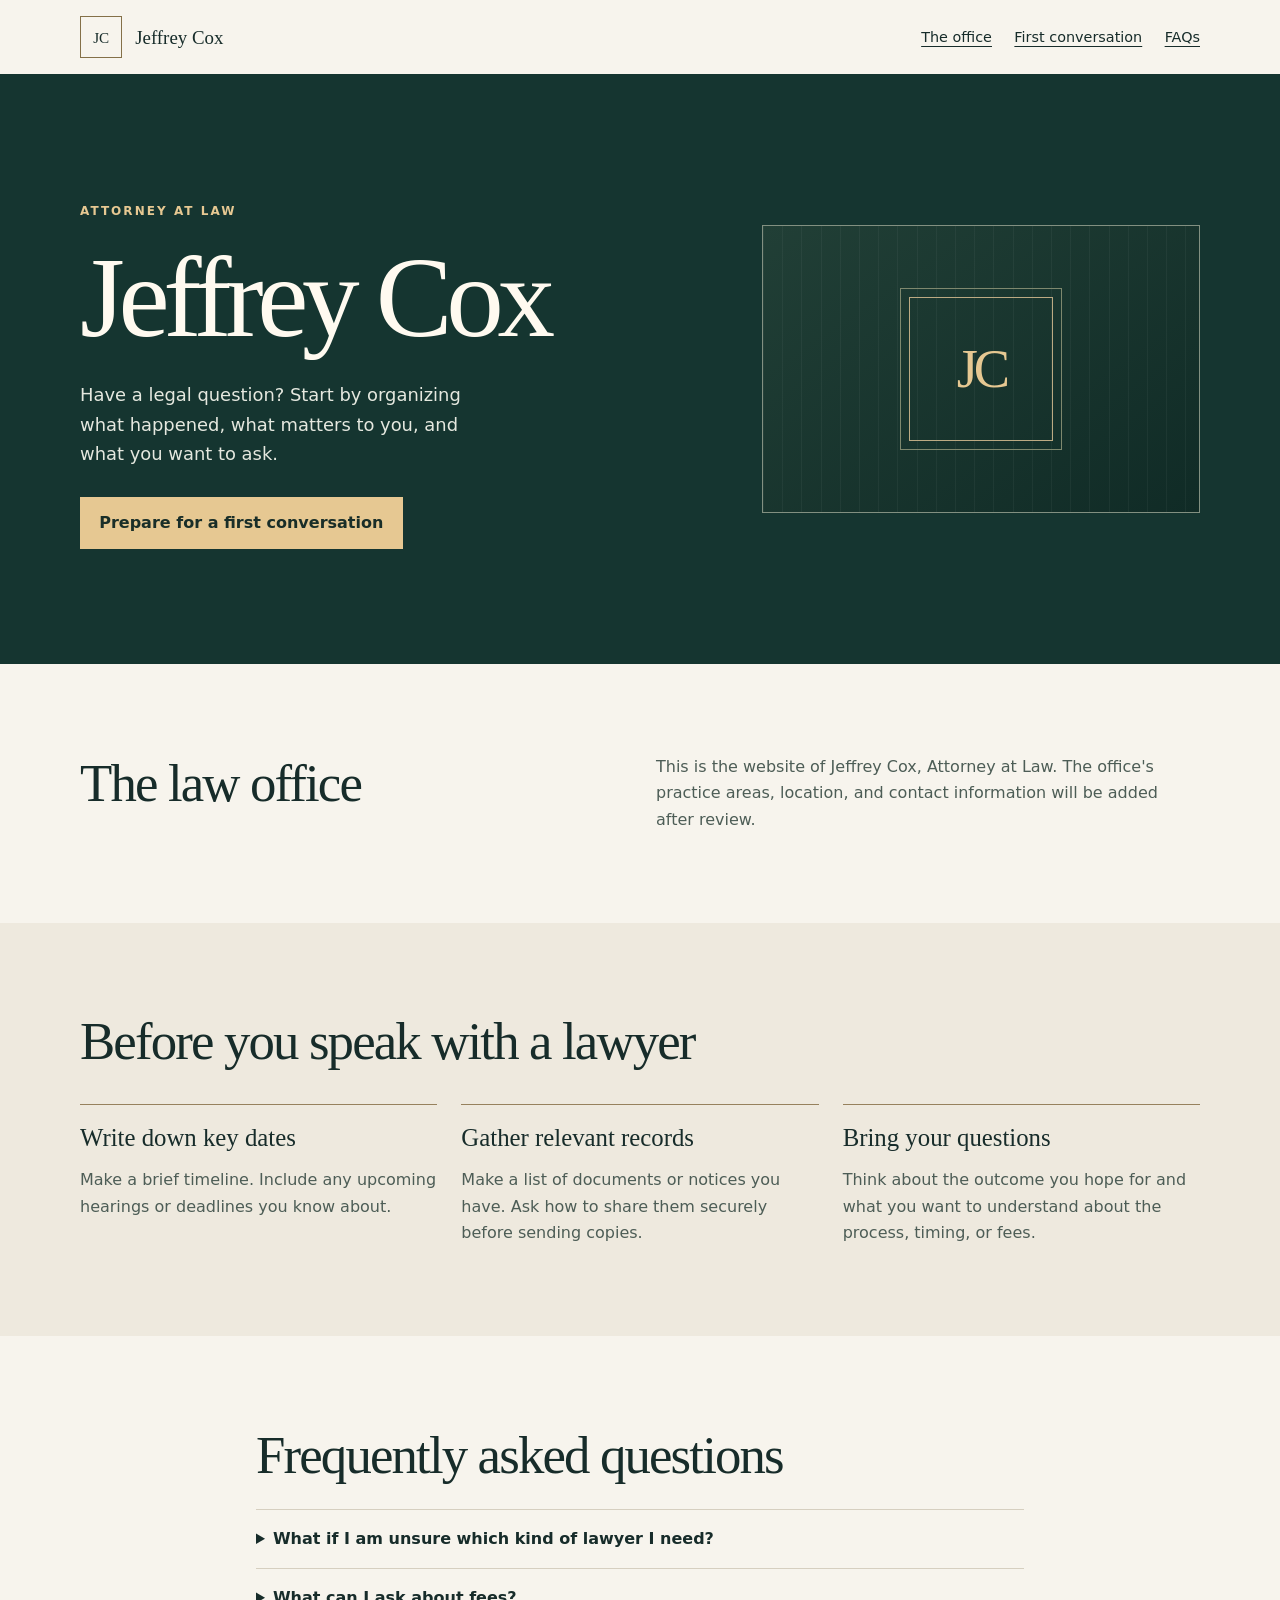
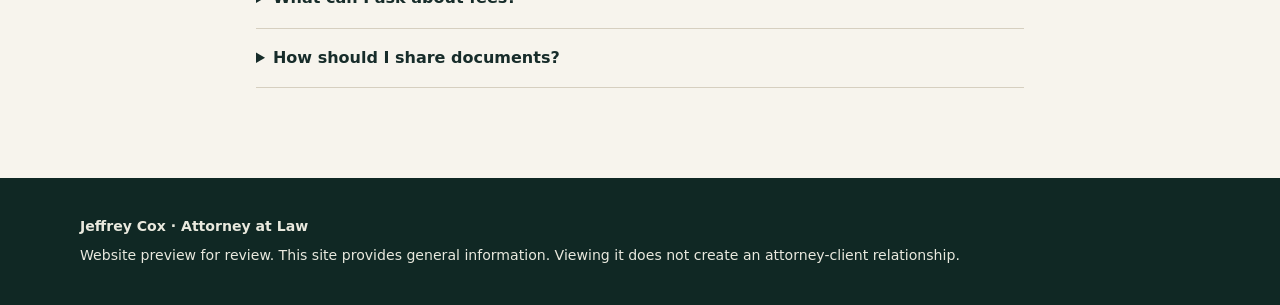
==== index.html @ bab821a2 "Add law office website preview" ====
<!doctype html>
<html lang="en">
<head>
<meta charset="utf-8">
<meta name="viewport" content="width=device-width, initial-scale=1">
<meta name="robots" content="noindex, nofollow">
<meta name="description" content="Meet Jeffrey Cox, Attorney at Law, and learn how to prepare for an initial conversation with a lawyer.">
<title>Jeffrey Cox | Attorney at Law</title>
<style>
:root{color-scheme:light;--ink:#172c2a;--pine:#153530;--paper:#f7f4ed;--gold:#e6c892;--line:#d6cfc0;--muted:#4d5d56}
*{box-sizing:border-box}
html{scroll-behavior:smooth}
body{margin:0;background:var(--paper);color:var(--ink);font:1rem/1.65 system-ui,sans-serif}
a{color:inherit;text-underline-offset:.25em}
a:focus-visible,summary:focus-visible{outline:3px solid #8c6932;outline-offset:5px}
.skip{position:absolute;top:.5rem;left:.5rem;padding:.5rem 1rem;background:white;transform:translateY(-160%)}
.skip:focus{transform:none;z-index:2}
.wrap{width:min(100% - 3rem,70rem);margin-inline:auto}
header .wrap{display:flex;align-items:center;justify-content:space-between;flex-wrap:wrap;gap:1rem;padding-block:1rem}
.brand{text-decoration:none;display:inline-flex;align-items:center;gap:.8rem;font-family:Georgia,serif;font-size:1.18rem}
.mark{display:grid;place-items:center;width:2.65rem;height:2.65rem;border:1px solid #847048;font-size:.95rem}
nav ul{display:flex;flex-wrap:wrap;gap:.5rem 1.4rem;list-style:none;margin:0;padding:0}
nav a{font-size:.9rem}
.hero{background:var(--pine);color:#fffaf0}
.hero .wrap{display:grid;grid-template-columns:1.45fr 1fr;gap:3rem;align-items:center;padding-block:clamp(3.8rem,9vw,8rem)}
.eyebrow{letter-spacing:.17em;text-transform:uppercase;font-size:.75rem;font-weight:700;color:var(--gold)}
h1,h2,h3{font-family:Georgia,serif;font-weight:400;line-height:1.12;margin:0}
h1{font-size:clamp(3.5rem,9vw,7.25rem);letter-spacing:-.055em}
h2{font-size:clamp(2rem,5vw,3.3rem);letter-spacing:-.035em}
h3{font-size:1.55rem}
.hero p:not(.eyebrow){max-width:35ch;color:#e5e8df;font-size:1.12rem}
.cta{display:inline-block;margin-top:.65rem;padding:.8rem 1.2rem;background:var(--gold);color:#192e28;text-decoration:none;font-weight:650}
.cta:hover{background:#f2daa8}
.hero-art{min-height:18rem;display:grid;place-items:center;border:1px solid #829081;background:repeating-linear-gradient(90deg,#ffffff0b 0 1px,transparent 1px 1.2rem),linear-gradient(145deg,#213f36,#102b26)}
.hero-art span{display:grid;place-items:center;width:9rem;height:9rem;border:1px solid #bcaa83;outline:1px solid #7e886e;outline-offset:8px;font:3.4rem Georgia,serif;letter-spacing:-.08em;color:var(--gold)}
section:not(.hero){padding-block:clamp(3rem,7vw,6rem)}
.intro{display:grid;grid-template-columns:1fr 1fr;gap:2rem;align-items:start}
.intro p{margin:0;max-width:54ch;color:var(--muted)}
.prep{background:#eee9de}
.steps{display:grid;grid-template-columns:repeat(3,1fr);gap:1.5rem;list-style:none;padding:0;margin:2rem 0 0}
.steps li{border-top:1px solid #96815d;padding-top:1.2rem}
.steps p{color:var(--muted);margin-bottom:0}
.questions{max-width:48rem}
.questions h2{margin-bottom:1.5rem}
details{border-top:1px solid var(--line);padding:1rem 0}
details:last-child{border-bottom:1px solid var(--line)}
summary{cursor:pointer;font-weight:650}
details p{margin:.55rem 0 0;color:var(--muted);max-width:62ch}
footer{background:#102824;color:#e9e9de;padding:2rem 0}
footer p{margin:.35rem 0;font-size:.88rem}
@media(max-width:700px){.hero .wrap,.intro,.steps{grid-template-columns:1fr}.hero .wrap{gap:2rem}.hero-art{min-height:12rem}.hero-art span{width:6rem;height:6rem;font-size:2.5rem}}
@media(prefers-reduced-motion:reduce){html{scroll-behavior:auto}}
</style>
</head>
<body id="top">
<a class="skip" href="#main">Skip to content</a>
<header><div class="wrap">
<a class="brand" href="#top"><span class="mark" aria-hidden="true">JC</span>Jeffrey Cox</a>
<nav aria-label="Main navigation"><ul><li><a href="#office">The office</a></li><li><a href="#prepare">First conversation</a></li><li><a href="#questions">FAQs</a></li></ul></nav>
</div></header>
<main id="main">
<section class="hero" aria-labelledby="title"><div class="wrap">
<div><p class="eyebrow">Attorney at Law</p><h1 id="title">Jeffrey Cox</h1><p>Have a legal question? Start by organizing what happened, what matters to you, and what you want to ask.</p><a class="cta" href="#prepare">Prepare for a first conversation</a></div>
<div class="hero-art" aria-hidden="true"><span>JC</span></div>
</div></section>
<section id="office" class="wrap intro"><h2>The law office</h2><p>This is the website of Jeffrey Cox, Attorney at Law. The office's practice areas, location, and contact information will be added after review.</p></section>
<section id="prepare" class="prep"><div class="wrap"><h2>Before you speak with a lawyer</h2>
<ul class="steps"><li><h3>Write down key dates</h3><p>Make a brief timeline. Include any upcoming hearings or deadlines you know about.</p></li><li><h3>Gather relevant records</h3><p>Make a list of documents or notices you have. Ask how to share them securely before sending copies.</p></li><li><h3>Bring your questions</h3><p>Think about the outcome you hope for and what you want to understand about the process, timing, or fees.</p></li></ul>
</div></section>
<section id="questions" class="wrap questions"><h2>Frequently asked questions</h2>
<details><summary>What if I am unsure which kind of lawyer I need?</summary><p>Describe the issue in a sentence or two and ask whether it falls within the lawyer's practice.</p></details>
<details><summary>What can I ask about fees?</summary><p>Ask whether there is a fee for the initial conversation, how the lawyer bills, and what expenses may come up.</p></details>
<details><summary>How should I share documents?</summary><p>Ask the office which records it needs and how it accepts them securely. Keep originals for your records unless the office requests them.</p></details>
</section>
</main>
<footer><div class="wrap"><p><strong>Jeffrey Cox · Attorney at Law</strong></p><p>Website preview for review. This site provides general information. Viewing it does not create an attorney-client relationship.</p></div></footer>
</body>
</html>
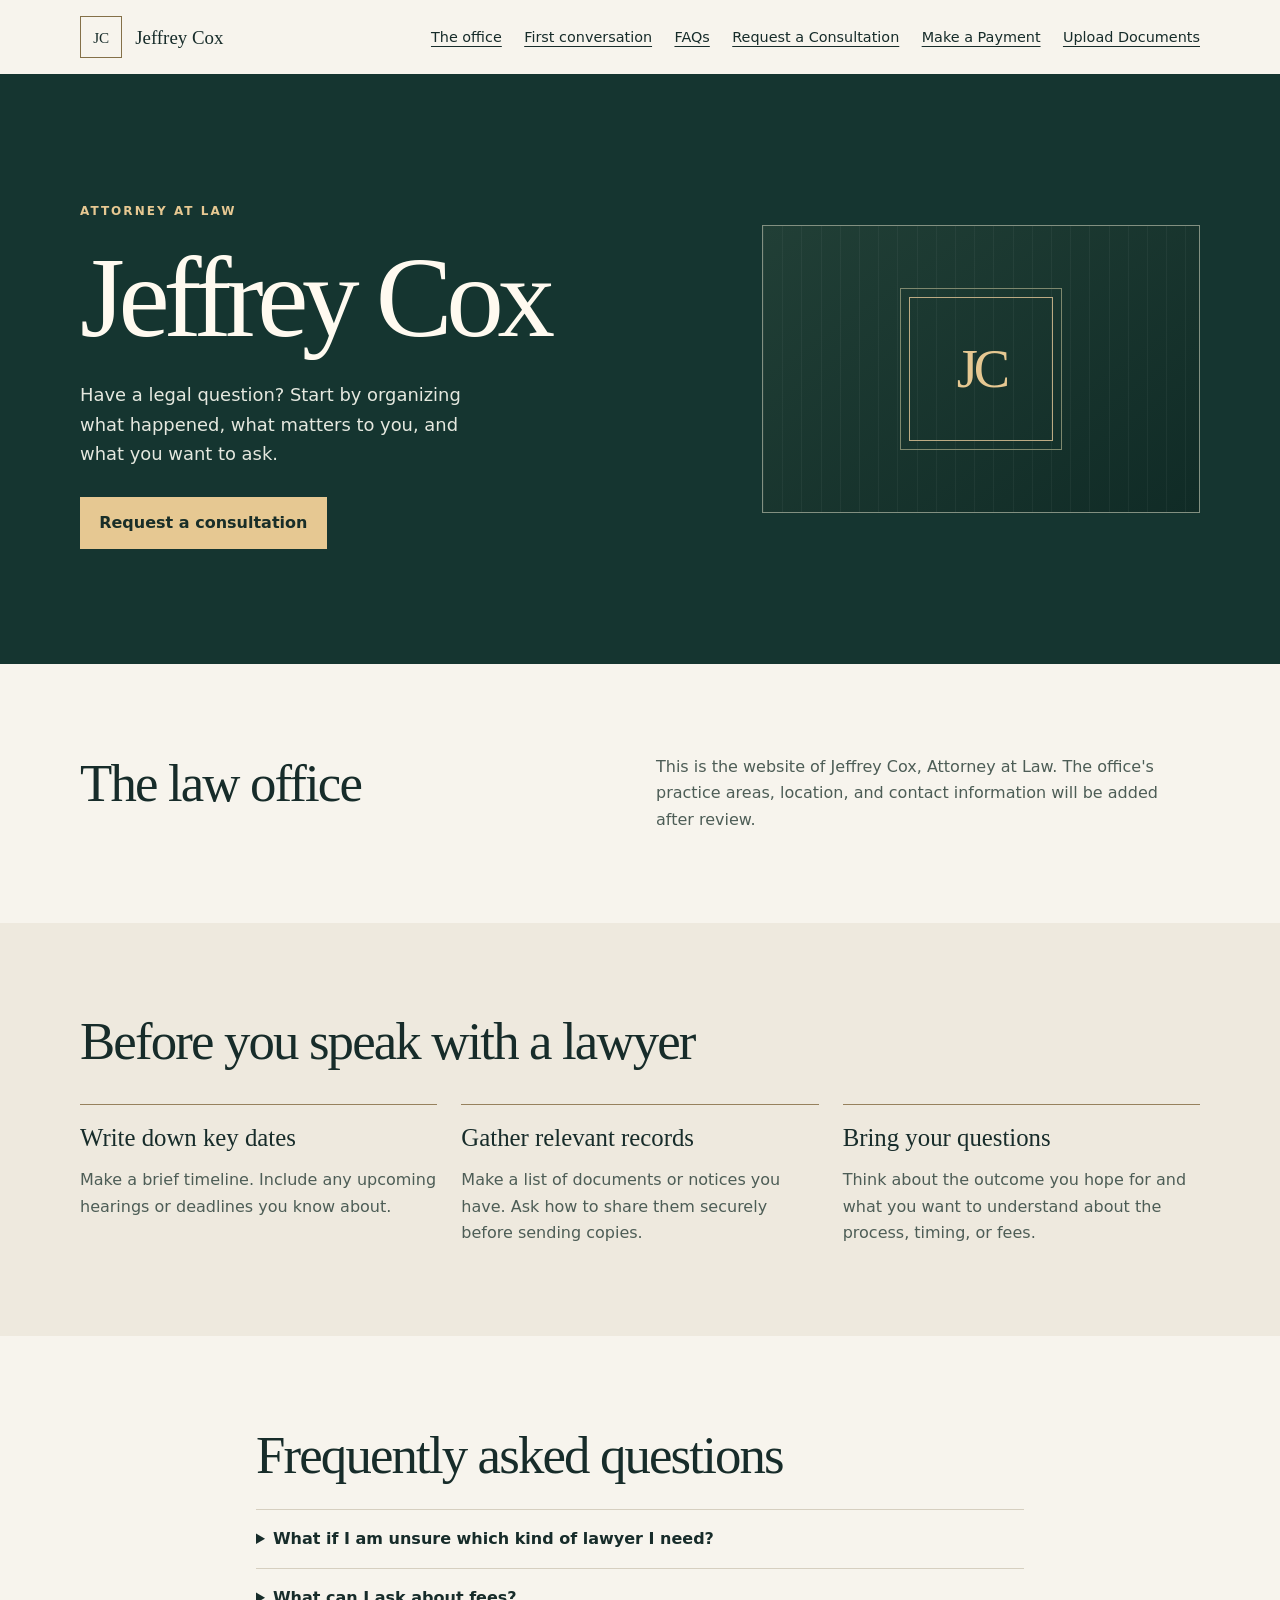
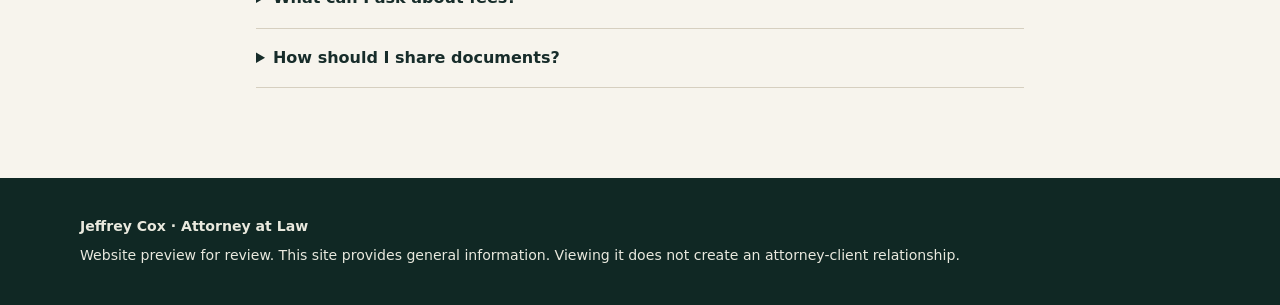
==== commit 25786b84: "Add interactive consultation, payment and document demos" ====
--- a/index.html
+++ b/index.html
@@ -56,11 +56,11 @@
 <a class="skip" href="#main">Skip to content</a>
 <header><div class="wrap">
 <a class="brand" href="#top"><span class="mark" aria-hidden="true">JC</span>Jeffrey Cox</a>
-<nav aria-label="Main navigation"><ul><li><a href="#office">The office</a></li><li><a href="#prepare">First conversation</a></li><li><a href="#questions">FAQs</a></li></ul></nav>
+<nav aria-label="Main navigation"><ul><li><a href="#office">The office</a></li><li><a href="#prepare">First conversation</a></li><li><a href="#questions">FAQs</a></li><li><a href="consultation.html">Request a Consultation</a></li><li><a href="pay.html">Make a Payment</a></li><li><a href="documents.html">Upload Documents</a></li></ul></nav>
 </div></header>
 <main id="main">
 <section class="hero" aria-labelledby="title"><div class="wrap">
-<div><p class="eyebrow">Attorney at Law</p><h1 id="title">Jeffrey Cox</h1><p>Have a legal question? Start by organizing what happened, what matters to you, and what you want to ask.</p><a class="cta" href="#prepare">Prepare for a first conversation</a></div>
+<div><p class="eyebrow">Attorney at Law</p><h1 id="title">Jeffrey Cox</h1><p>Have a legal question? Start by organizing what happened, what matters to you, and what you want to ask.</p><a class="cta" href="consultation.html">Request a consultation</a></div>
 <div class="hero-art" aria-hidden="true"><span>JC</span></div>
 </div></section>
 <section id="office" class="wrap intro"><h2>The law office</h2><p>This is the website of Jeffrey Cox, Attorney at Law. The office's practice areas, location, and contact information will be added after review.</p></section>
@@ -76,3 +76,4 @@
 <footer><div class="wrap"><p><strong>Jeffrey Cox · Attorney at Law</strong></p><p>Website preview for review. This site provides general information. Viewing it does not create an attorney-client relationship.</p></div></footer>
 </body>
 </html>
+
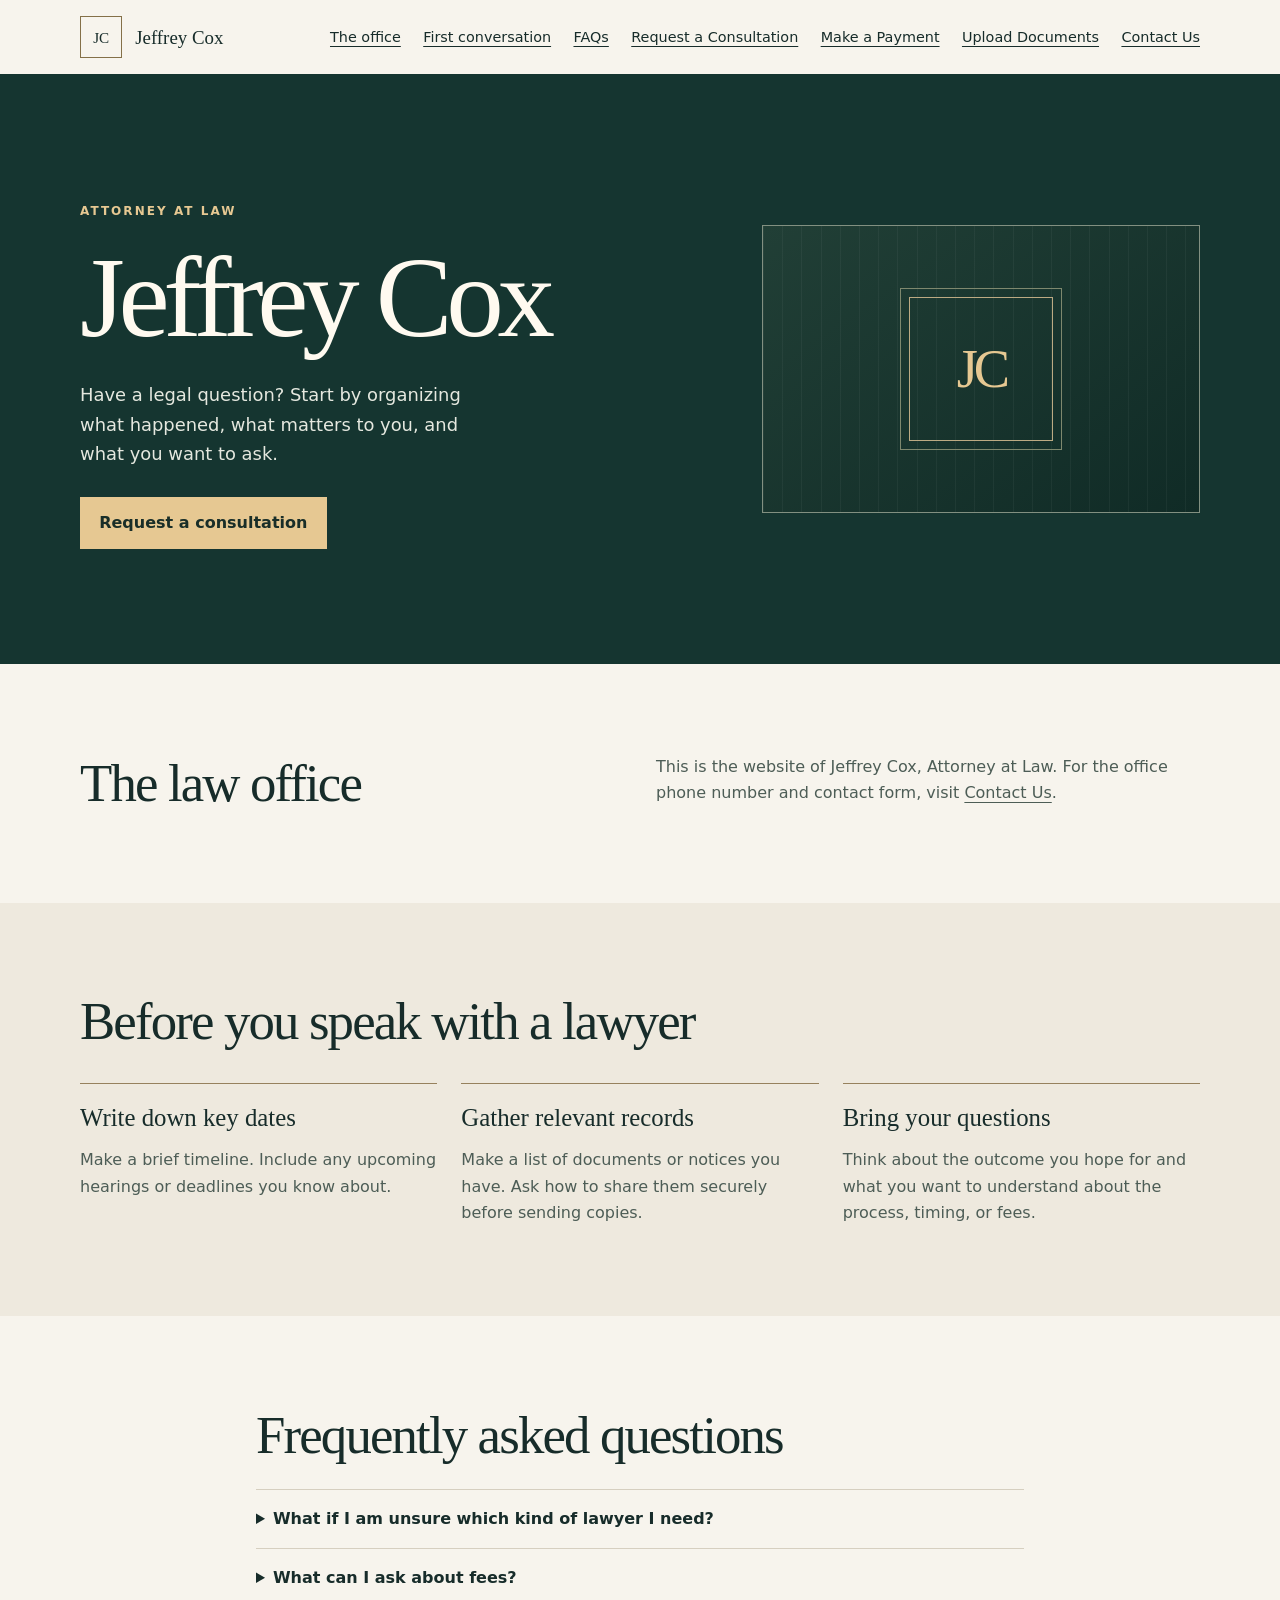
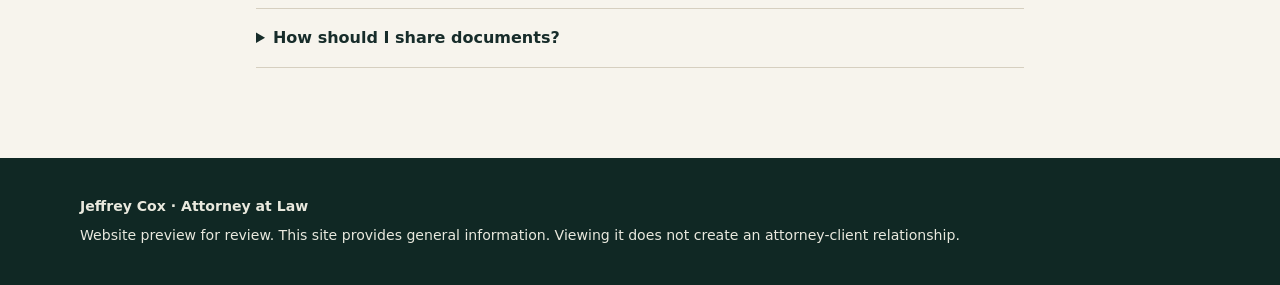
==== commit 81831c8f: "Add Contact Us page and demo inquiry form" ====
--- a/index.html
+++ b/index.html
@@ -50,20 +50,37 @@
 footer p{margin:.35rem 0;font-size:.88rem}
 @media(max-width:700px){.hero .wrap,.intro,.steps{grid-template-columns:1fr}.hero .wrap{gap:2rem}.hero-art{min-height:12rem}.hero-art span{width:6rem;height:6rem;font-size:2.5rem}}
 @media(prefers-reduced-motion:reduce){html{scroll-behavior:auto}}
-</style>
+.demo-hero{background:var(--pine);color:var(--paper);padding:3rem 0}
+.demo-hero h1{font-size:clamp(2.65rem,7vw,4.75rem)}
+.demo-grid{display:grid;grid-template-columns:minmax(0,1.45fr) minmax(0,1fr);gap:2rem;padding-block:2rem 4rem;align-items:start}
+.panel{padding:clamp(1rem,4vw,2rem);background:white;border:1px solid var(--line);min-width:0}
+.panel h2{font-size:2rem;margin-bottom:1rem}
+.panel p{margin:.5rem 0 1rem}
+.field{display:grid;gap:.3rem;margin-bottom:1rem;font-weight:600}
+input,select,button{font:inherit}
+input:not([type=checkbox]),select{display:block;width:100%;min-width:0;padding:.55rem;border:1px solid #817b6e;background:white;color:var(--ink);border-radius:3px}
+button.cta{border:0;cursor:pointer}
+button:focus-visible,input:focus-visible,select:focus-visible{outline:3px solid #8c6932;outline-offset:3px}
+fieldset{border:1px solid var(--line);padding:1rem;margin:0 0 1rem;min-width:0}
+.slot{display:grid;grid-template-columns:1fr 1fr;gap:.6rem;margin-bottom:.5rem}
+.sample{display:block;margin:.5rem 0}
+pre{white-space:pre-wrap;overflow-wrap:anywhere;font:inherit;background:var(--paper);padding:1rem;margin:0}
+[hidden]{display:none}
+@media(max-width:720px){.demo-grid{grid-template-columns:1fr}}
+@media(max-width:370px){.slot{grid-template-columns:1fr}}</style>
 </head>
 <body id="top">
 <a class="skip" href="#main">Skip to content</a>
 <header><div class="wrap">
 <a class="brand" href="#top"><span class="mark" aria-hidden="true">JC</span>Jeffrey Cox</a>
-<nav aria-label="Main navigation"><ul><li><a href="#office">The office</a></li><li><a href="#prepare">First conversation</a></li><li><a href="#questions">FAQs</a></li><li><a href="consultation.html">Request a Consultation</a></li><li><a href="pay.html">Make a Payment</a></li><li><a href="documents.html">Upload Documents</a></li></ul></nav>
+<nav aria-label="Main navigation"><ul><li><a href="#office">The office</a></li><li><a href="#prepare">First conversation</a></li><li><a href="#questions">FAQs</a></li><li><a href="consultation.html">Request a Consultation</a></li><li><a href="pay.html">Make a Payment</a></li><li><a href="documents.html">Upload Documents</a></li><li><a href="contact.html">Contact Us</a></li></ul></nav>
 </div></header>
 <main id="main">
 <section class="hero" aria-labelledby="title"><div class="wrap">
 <div><p class="eyebrow">Attorney at Law</p><h1 id="title">Jeffrey Cox</h1><p>Have a legal question? Start by organizing what happened, what matters to you, and what you want to ask.</p><a class="cta" href="consultation.html">Request a consultation</a></div>
 <div class="hero-art" aria-hidden="true"><span>JC</span></div>
 </div></section>
-<section id="office" class="wrap intro"><h2>The law office</h2><p>This is the website of Jeffrey Cox, Attorney at Law. The office's practice areas, location, and contact information will be added after review.</p></section>
+<section id="office" class="wrap intro"><h2>The law office</h2><p>This is the website of Jeffrey Cox, Attorney at Law. For the office phone number and contact form, visit <a href="contact.html">Contact Us</a>.</p></section>
 <section id="prepare" class="prep"><div class="wrap"><h2>Before you speak with a lawyer</h2>
 <ul class="steps"><li><h3>Write down key dates</h3><p>Make a brief timeline. Include any upcoming hearings or deadlines you know about.</p></li><li><h3>Gather relevant records</h3><p>Make a list of documents or notices you have. Ask how to share them securely before sending copies.</p></li><li><h3>Bring your questions</h3><p>Think about the outcome you hope for and what you want to understand about the process, timing, or fees.</p></li></ul>
 </div></section>
@@ -76,4 +93,3 @@
 <footer><div class="wrap"><p><strong>Jeffrey Cox · Attorney at Law</strong></p><p>Website preview for review. This site provides general information. Viewing it does not create an attorney-client relationship.</p></div></footer>
 </body>
 </html>
-
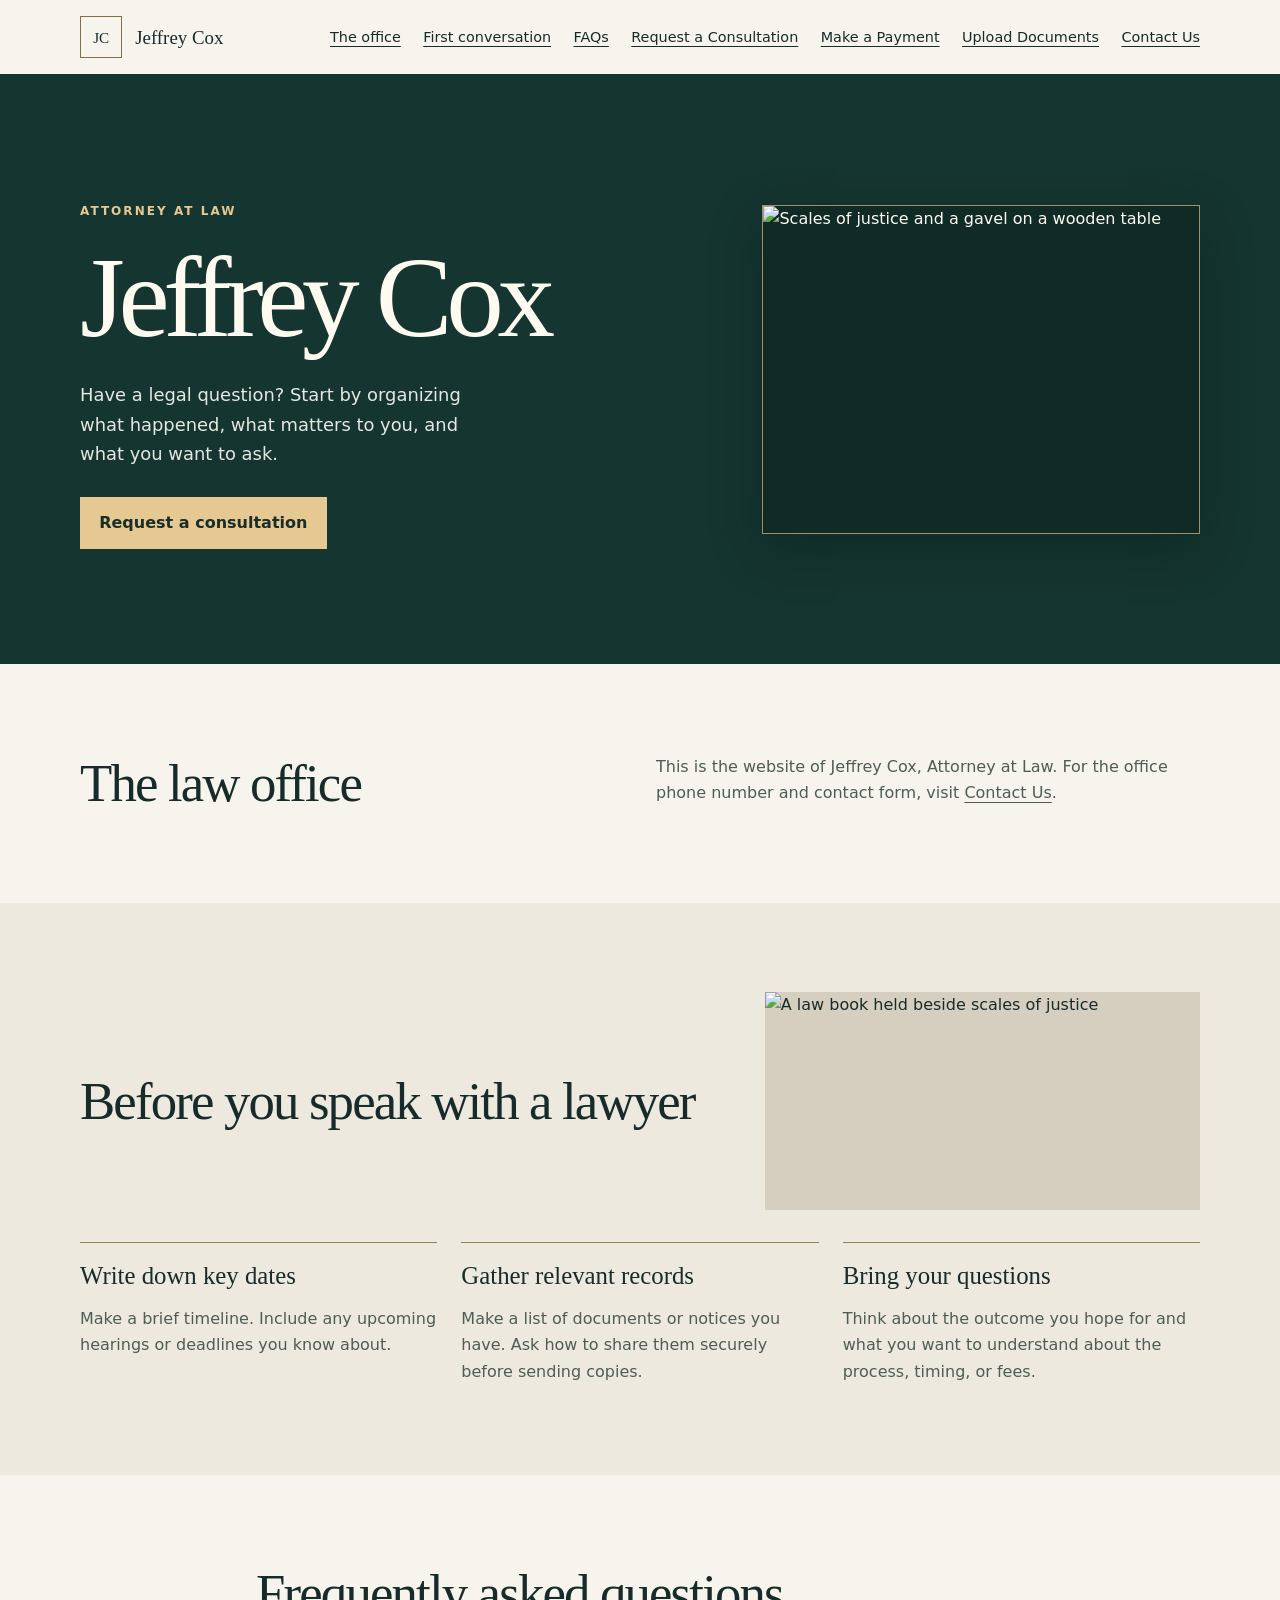
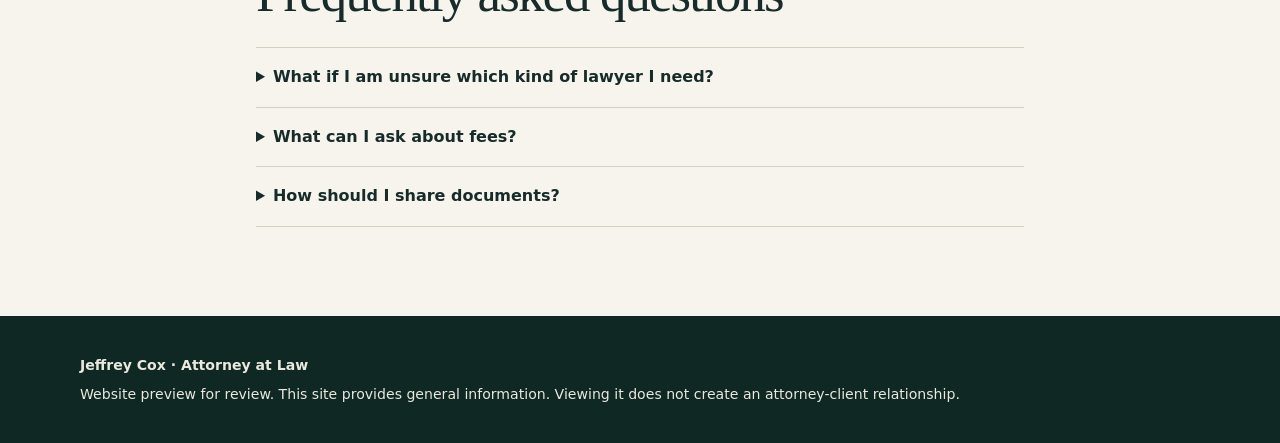
==== commit 973846b3: "Add licensed legal photography to homepage" ====
--- a/index.html
+++ b/index.html
@@ -67,7 +67,13 @@
 pre{white-space:pre-wrap;overflow-wrap:anywhere;font:inherit;background:var(--paper);padding:1rem;margin:0}
 [hidden]{display:none}
 @media(max-width:720px){.demo-grid{grid-template-columns:1fr}}
-@media(max-width:370px){.slot{grid-template-columns:1fr}}</style>
+@media(max-width:370px){.slot{grid-template-columns:1fr}}.hero-photo{margin:0;aspect-ratio:4/3;overflow:hidden;border:1px solid #a38e66;box-shadow:0 1rem 3rem #06151255;background:#102b26}
+.hero-photo img,.prep-heading img{display:block;width:100%;height:100%;object-fit:cover}
+.hero-photo img{object-position:center 52%}
+.prep-heading{display:grid;grid-template-columns:1.5fr 1fr;gap:2rem;align-items:center}
+.prep-heading img{aspect-ratio:2/1;height:auto;object-position:center 44%;background:#d6cfc0}
+@media(max-width:700px){.hero-photo{aspect-ratio:16/10}.prep-heading{grid-template-columns:1fr;gap:1rem}}
+</style>
 </head>
 <body id="top">
 <a class="skip" href="#main">Skip to content</a>
@@ -78,10 +84,10 @@
 <main id="main">
 <section class="hero" aria-labelledby="title"><div class="wrap">
 <div><p class="eyebrow">Attorney at Law</p><h1 id="title">Jeffrey Cox</h1><p>Have a legal question? Start by organizing what happened, what matters to you, and what you want to ask.</p><a class="cta" href="consultation.html">Request a consultation</a></div>
-<div class="hero-art" aria-hidden="true"><span>JC</span></div>
+<!-- Photo by Sora Shimazaki, Pexels #5668882 --><figure class="hero-photo"><img src="https://images.pexels.com/photos/5668882/pexels-photo-5668882.jpeg?auto=compress&amp;cs=tinysrgb&amp;w=1100" alt="Scales of justice and a gavel on a wooden table" fetchpriority="high"></figure>
 </div></section>
 <section id="office" class="wrap intro"><h2>The law office</h2><p>This is the website of Jeffrey Cox, Attorney at Law. For the office phone number and contact form, visit <a href="contact.html">Contact Us</a>.</p></section>
-<section id="prepare" class="prep"><div class="wrap"><h2>Before you speak with a lawyer</h2>
+<section id="prepare" class="prep"><div class="wrap"><div class="prep-heading"><h2>Before you speak with a lawyer</h2><!-- Pexels #8731041 --><img src="https://images.pexels.com/photos/8731041/pexels-photo-8731041.jpeg?auto=compress&amp;cs=tinysrgb&amp;w=750" alt="A law book held beside scales of justice" loading="lazy"></div>
 <ul class="steps"><li><h3>Write down key dates</h3><p>Make a brief timeline. Include any upcoming hearings or deadlines you know about.</p></li><li><h3>Gather relevant records</h3><p>Make a list of documents or notices you have. Ask how to share them securely before sending copies.</p></li><li><h3>Bring your questions</h3><p>Think about the outcome you hope for and what you want to understand about the process, timing, or fees.</p></li></ul>
 </div></section>
 <section id="questions" class="wrap questions"><h2>Frequently asked questions</h2>
@@ -93,3 +99,4 @@
 <footer><div class="wrap"><p><strong>Jeffrey Cox · Attorney at Law</strong></p><p>Website preview for review. This site provides general information. Viewing it does not create an attorney-client relationship.</p></div></footer>
 </body>
 </html>
+
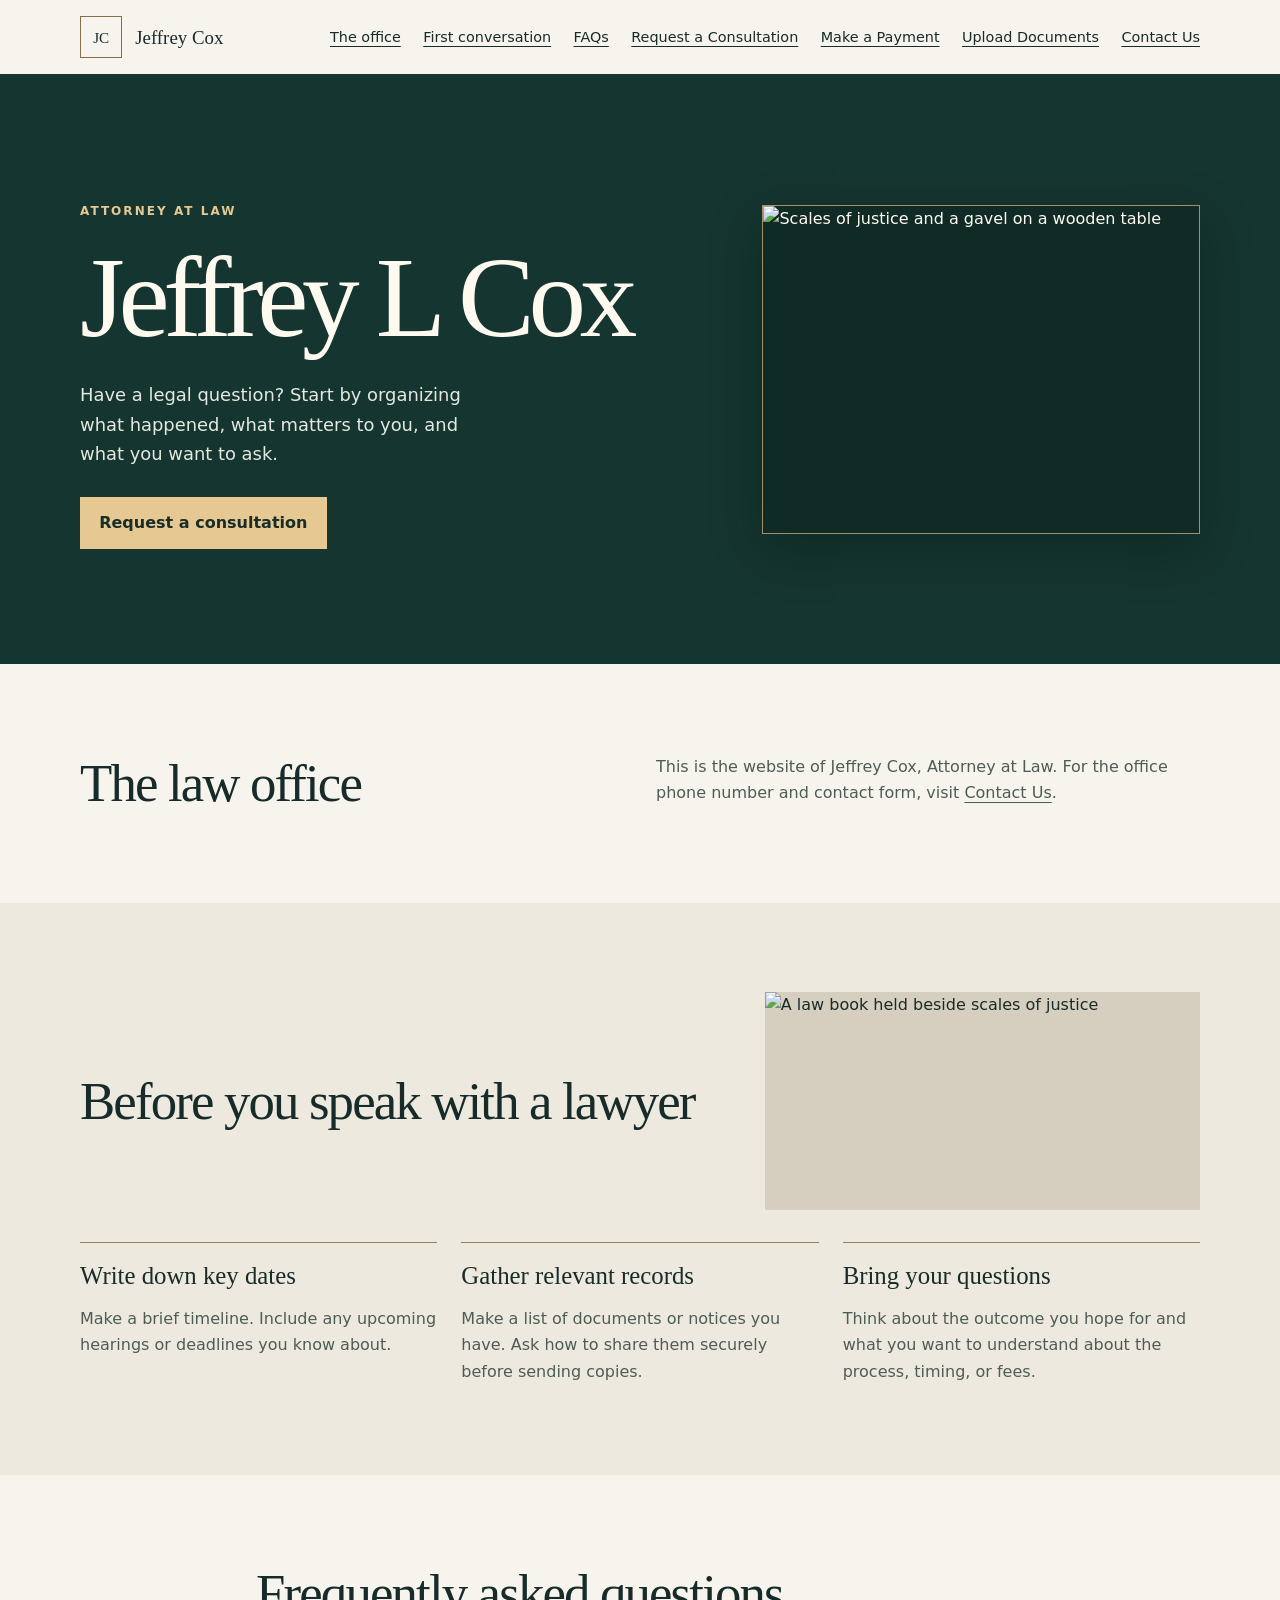
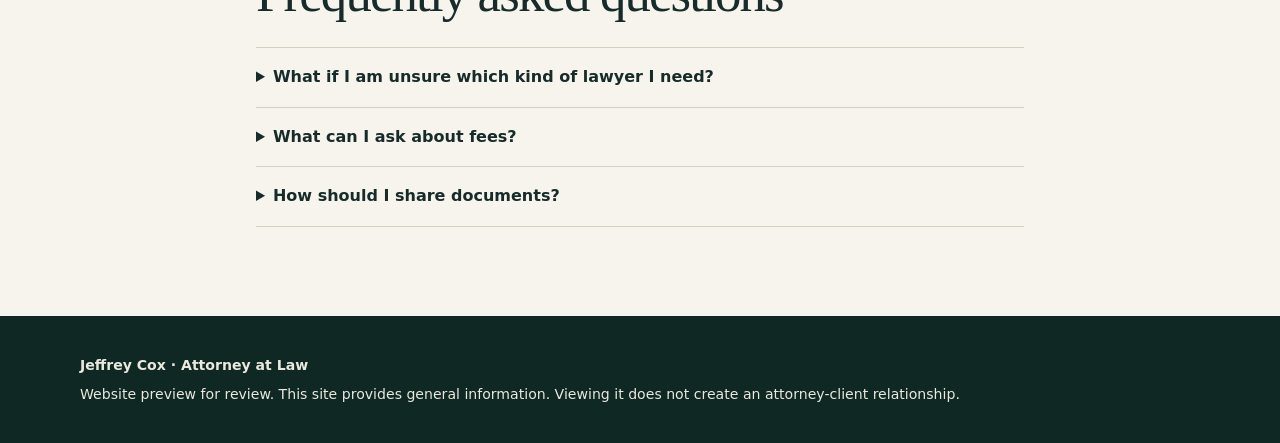
==== commit ccfdae21: "Add middle initial to homepage heading" ====
--- a/index.html
+++ b/index.html
@@ -83,7 +83,7 @@
 </div></header>
 <main id="main">
 <section class="hero" aria-labelledby="title"><div class="wrap">
-<div><p class="eyebrow">Attorney at Law</p><h1 id="title">Jeffrey Cox</h1><p>Have a legal question? Start by organizing what happened, what matters to you, and what you want to ask.</p><a class="cta" href="consultation.html">Request a consultation</a></div>
+<div><p class="eyebrow">Attorney at Law</p><h1 id="title">Jeffrey L Cox</h1><p>Have a legal question? Start by organizing what happened, what matters to you, and what you want to ask.</p><a class="cta" href="consultation.html">Request a consultation</a></div>
 <!-- Photo by Sora Shimazaki, Pexels #5668882 --><figure class="hero-photo"><img src="https://images.pexels.com/photos/5668882/pexels-photo-5668882.jpeg?auto=compress&amp;cs=tinysrgb&amp;w=1100" alt="Scales of justice and a gavel on a wooden table" fetchpriority="high"></figure>
 </div></section>
 <section id="office" class="wrap intro"><h2>The law office</h2><p>This is the website of Jeffrey Cox, Attorney at Law. For the office phone number and contact form, visit <a href="contact.html">Contact Us</a>.</p></section>
@@ -100,3 +100,4 @@
 </body>
 </html>
 
+
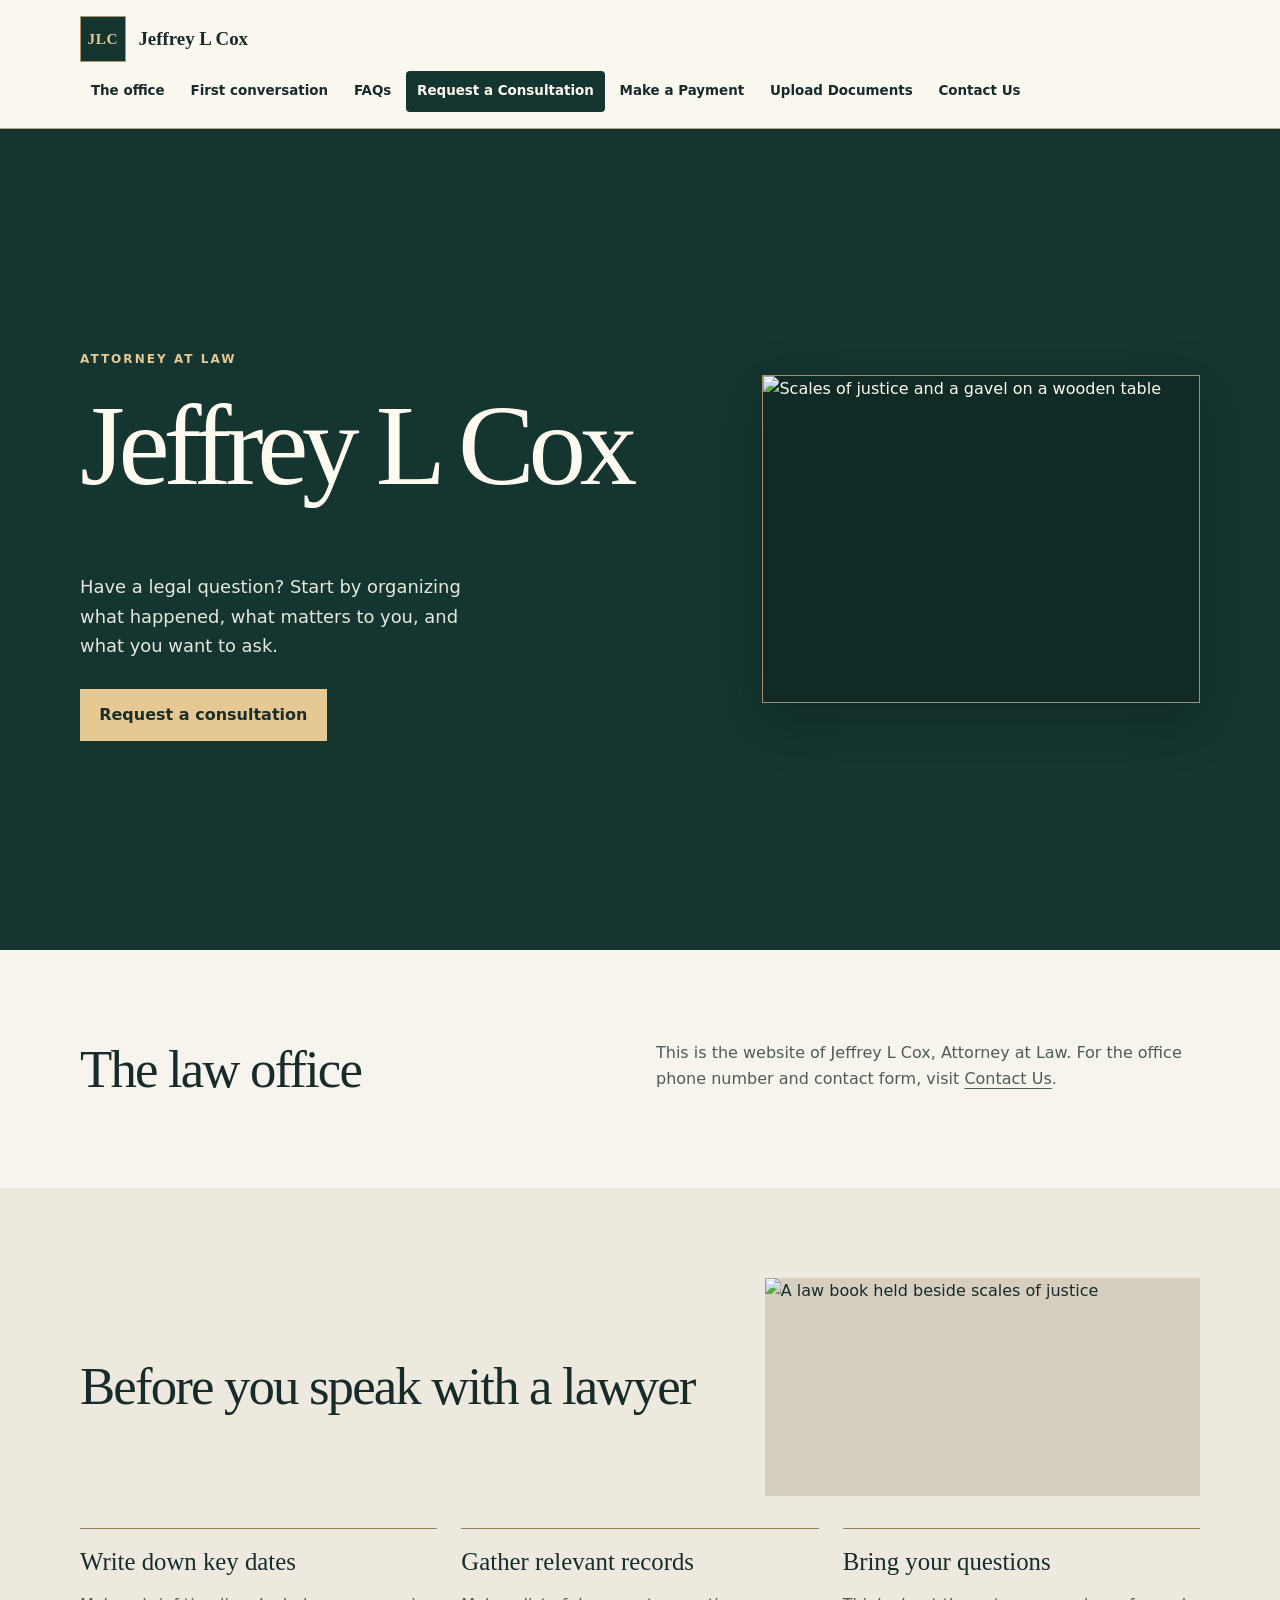
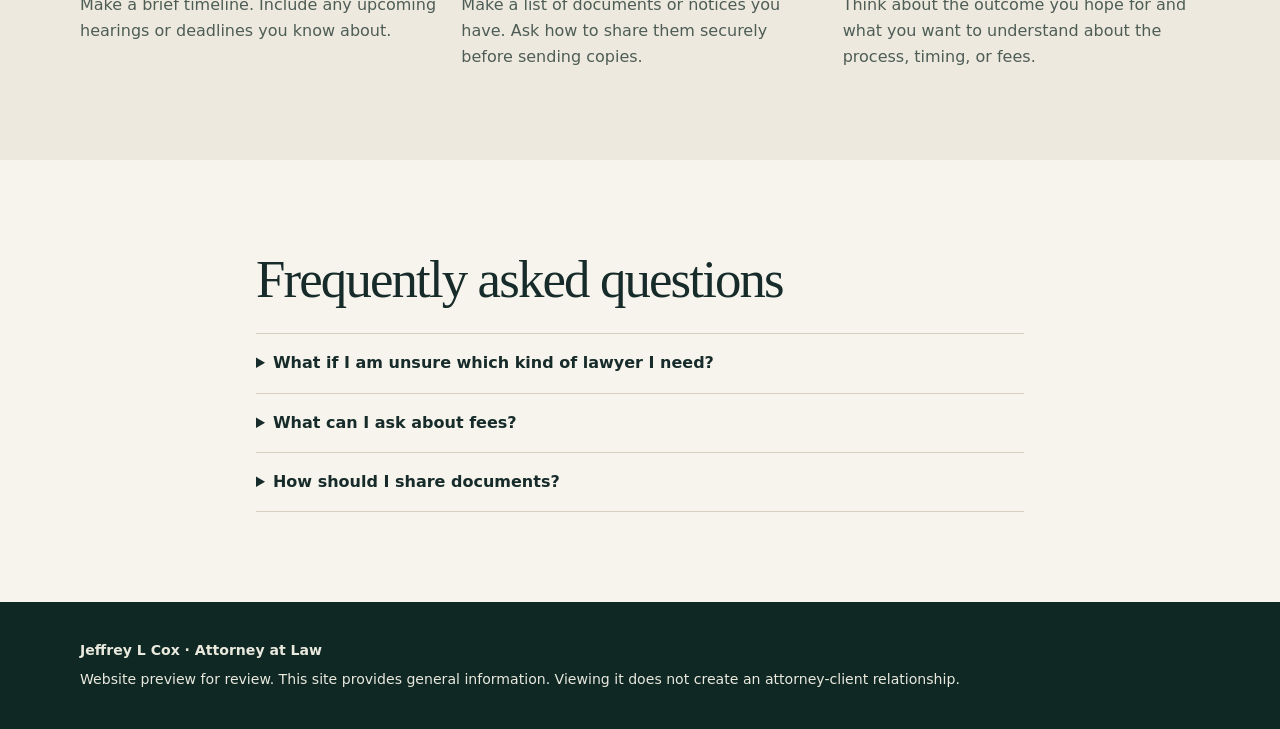
==== commit f3bbae35: "Update JLC branding, navigation, and homepage hero" ====
--- a/index.html
+++ b/index.html
@@ -4,8 +4,8 @@
 <meta charset="utf-8">
 <meta name="viewport" content="width=device-width, initial-scale=1">
 <meta name="robots" content="noindex, nofollow">
-<meta name="description" content="Meet Jeffrey Cox, Attorney at Law, and learn how to prepare for an initial conversation with a lawyer.">
-<title>Jeffrey Cox | Attorney at Law</title>
+<meta name="description" content="Meet Jeffrey L Cox, Attorney at Law, and learn how to prepare for an initial conversation with a lawyer.">
+<title>Jeffrey L Cox | Attorney at Law</title>
 <style>
 :root{color-scheme:light;--ink:#172c2a;--pine:#153530;--paper:#f7f4ed;--gold:#e6c892;--line:#d6cfc0;--muted:#4d5d56}
 *{box-sizing:border-box}
@@ -73,20 +73,36 @@
 .prep-heading{display:grid;grid-template-columns:1.5fr 1fr;gap:2rem;align-items:center}
 .prep-heading img{aspect-ratio:2/1;height:auto;object-position:center 44%;background:#d6cfc0}
 @media(max-width:700px){.hero-photo{aspect-ratio:16/10}.prep-heading{grid-template-columns:1fr;gap:1rem}}
+
+header{background:#faf7ef;border-bottom:1px solid #b8a47d}
+header .wrap{gap:.6rem 1rem}
+.brand{white-space:nowrap;font-weight:600}
+.mark{width:2.85rem;height:2.85rem;background:var(--pine);color:var(--gold);border-color:#ad9567;letter-spacing:.04em}
+nav ul{gap:.25rem}
+nav a{display:block;padding:.57rem .68rem;border-radius:4px;text-decoration:none;font-size:.84rem;font-weight:650}
+nav a:hover,nav a[aria-current=page]{background:#eae4d7}
+nav a[href="consultation.html"]{background:var(--pine);color:#fffaf0}
+nav a[href="consultation.html"]:hover,nav a[href="consultation.html"][aria-current=page]{background:#28534a}
+@media(max-width:960px){header .wrap{align-items:flex-start}header nav{width:100%}}
+@media(max-width:560px){nav ul{display:grid;grid-template-columns:repeat(2,minmax(0,1fr))}nav a{padding:.45rem .5rem}}
+@media(min-width:961px){.hero .wrap{min-height:calc(100svh - 4.9rem);padding-block:clamp(4rem,9vh,7rem)}}
+.hero-copy{align-self:center}
+.hero-copy .practice-line{min-height:2.75rem}
+.hero-copy .practice-line:empty{display:block}
 </style>
 </head>
 <body id="top">
 <a class="skip" href="#main">Skip to content</a>
 <header><div class="wrap">
-<a class="brand" href="#top"><span class="mark" aria-hidden="true">JC</span>Jeffrey Cox</a>
+<a class="brand" href="#top"><span class="mark" aria-hidden="true">JLC</span>Jeffrey L Cox</a>
 <nav aria-label="Main navigation"><ul><li><a href="#office">The office</a></li><li><a href="#prepare">First conversation</a></li><li><a href="#questions">FAQs</a></li><li><a href="consultation.html">Request a Consultation</a></li><li><a href="pay.html">Make a Payment</a></li><li><a href="documents.html">Upload Documents</a></li><li><a href="contact.html">Contact Us</a></li></ul></nav>
 </div></header>
 <main id="main">
 <section class="hero" aria-labelledby="title"><div class="wrap">
-<div><p class="eyebrow">Attorney at Law</p><h1 id="title">Jeffrey L Cox</h1><p>Have a legal question? Start by organizing what happened, what matters to you, and what you want to ask.</p><a class="cta" href="consultation.html">Request a consultation</a></div>
+<div class="hero-copy"><p class="eyebrow">Attorney at Law</p><h1 id="title">Jeffrey L Cox</h1><!-- Add approved practice area and trial lawyer wording here. --><div class="practice-line"></div><p>Have a legal question? Start by organizing what happened, what matters to you, and what you want to ask.</p><a class="cta" href="consultation.html">Request a consultation</a></div>
 <!-- Photo by Sora Shimazaki, Pexels #5668882 --><figure class="hero-photo"><img src="https://images.pexels.com/photos/5668882/pexels-photo-5668882.jpeg?auto=compress&amp;cs=tinysrgb&amp;w=1100" alt="Scales of justice and a gavel on a wooden table" fetchpriority="high"></figure>
 </div></section>
-<section id="office" class="wrap intro"><h2>The law office</h2><p>This is the website of Jeffrey Cox, Attorney at Law. For the office phone number and contact form, visit <a href="contact.html">Contact Us</a>.</p></section>
+<section id="office" class="wrap intro"><h2>The law office</h2><p>This is the website of Jeffrey L Cox, Attorney at Law. For the office phone number and contact form, visit <a href="contact.html">Contact Us</a>.</p></section>
 <section id="prepare" class="prep"><div class="wrap"><div class="prep-heading"><h2>Before you speak with a lawyer</h2><!-- Pexels #8731041 --><img src="https://images.pexels.com/photos/8731041/pexels-photo-8731041.jpeg?auto=compress&amp;cs=tinysrgb&amp;w=750" alt="A law book held beside scales of justice" loading="lazy"></div>
 <ul class="steps"><li><h3>Write down key dates</h3><p>Make a brief timeline. Include any upcoming hearings or deadlines you know about.</p></li><li><h3>Gather relevant records</h3><p>Make a list of documents or notices you have. Ask how to share them securely before sending copies.</p></li><li><h3>Bring your questions</h3><p>Think about the outcome you hope for and what you want to understand about the process, timing, or fees.</p></li></ul>
 </div></section>
@@ -96,8 +112,9 @@
 <details><summary>How should I share documents?</summary><p>Ask the office which records it needs and how it accepts them securely. Keep originals for your records unless the office requests them.</p></details>
 </section>
 </main>
-<footer><div class="wrap"><p><strong>Jeffrey Cox · Attorney at Law</strong></p><p>Website preview for review. This site provides general information. Viewing it does not create an attorney-client relationship.</p></div></footer>
+<footer><div class="wrap"><p><strong>Jeffrey L Cox · Attorney at Law</strong></p><p>Website preview for review. This site provides general information. Viewing it does not create an attorney-client relationship.</p></div></footer>
 </body>
 </html>
 
 
+
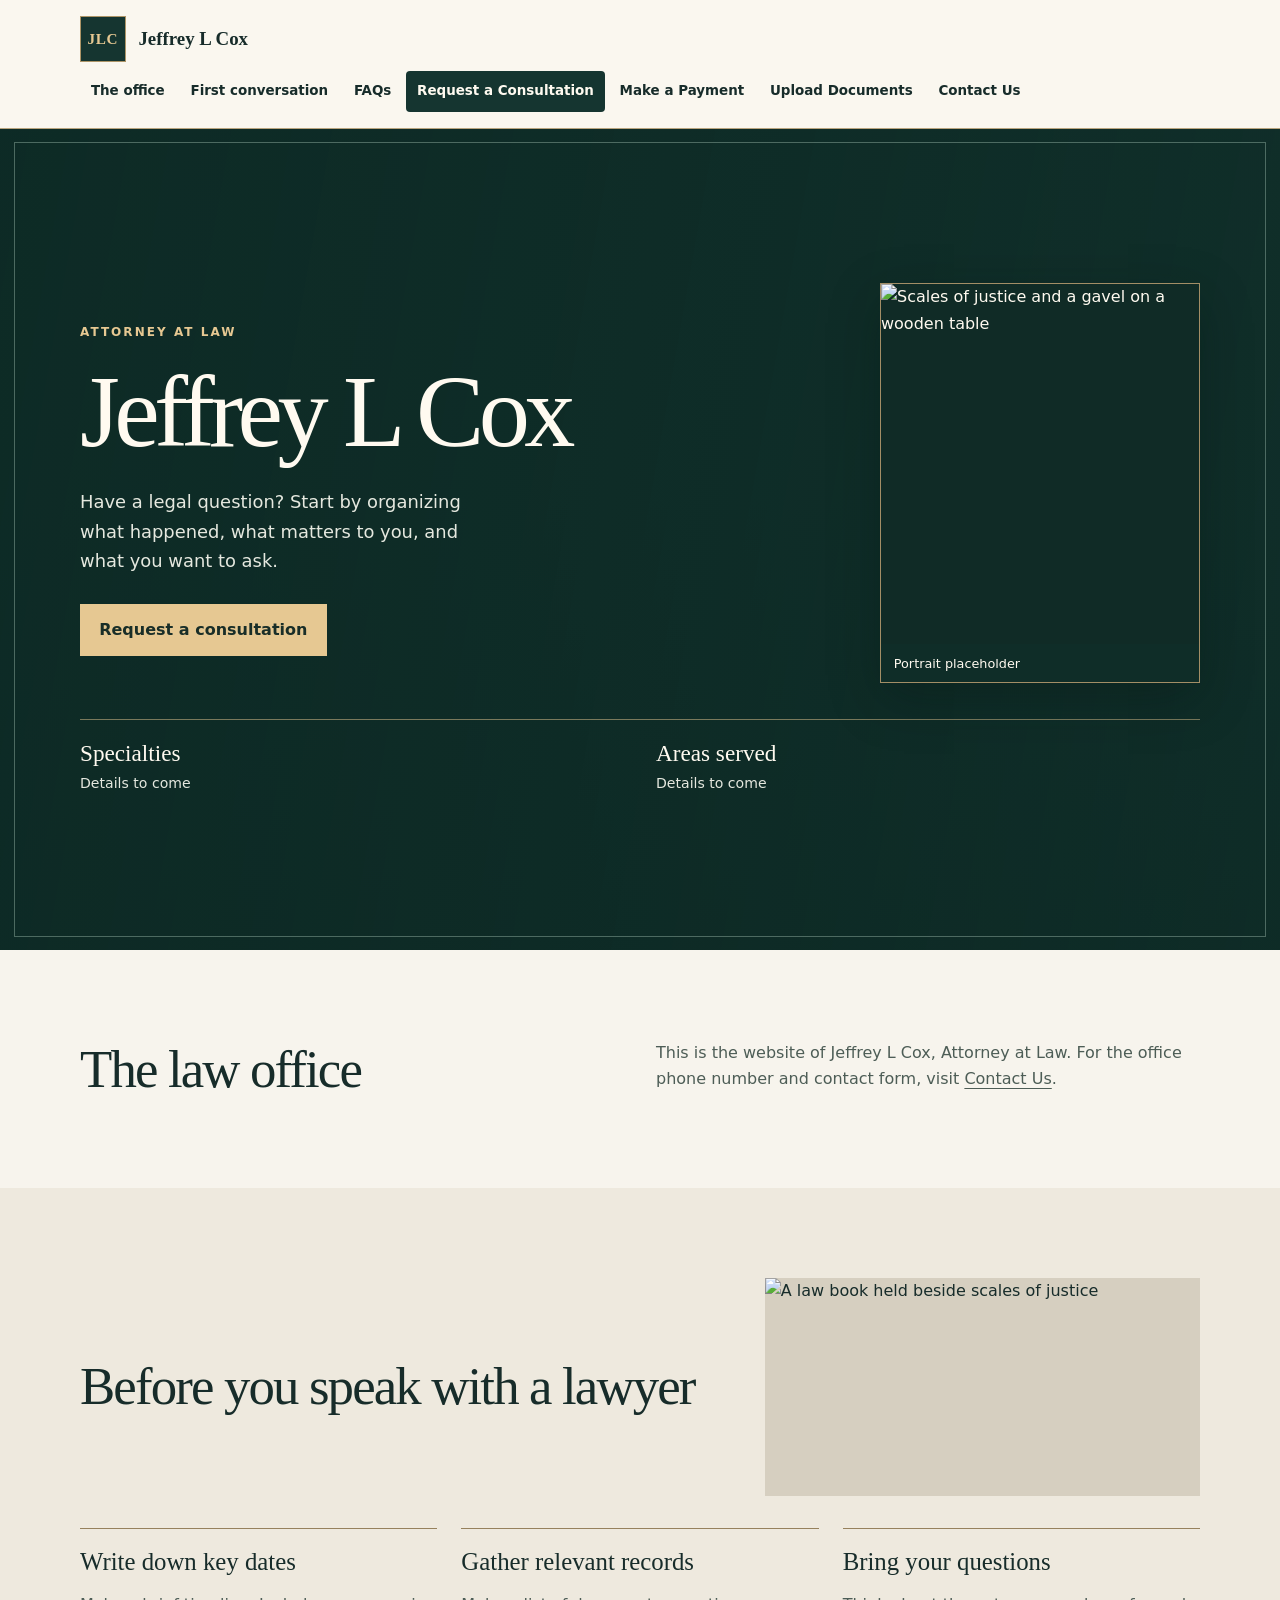
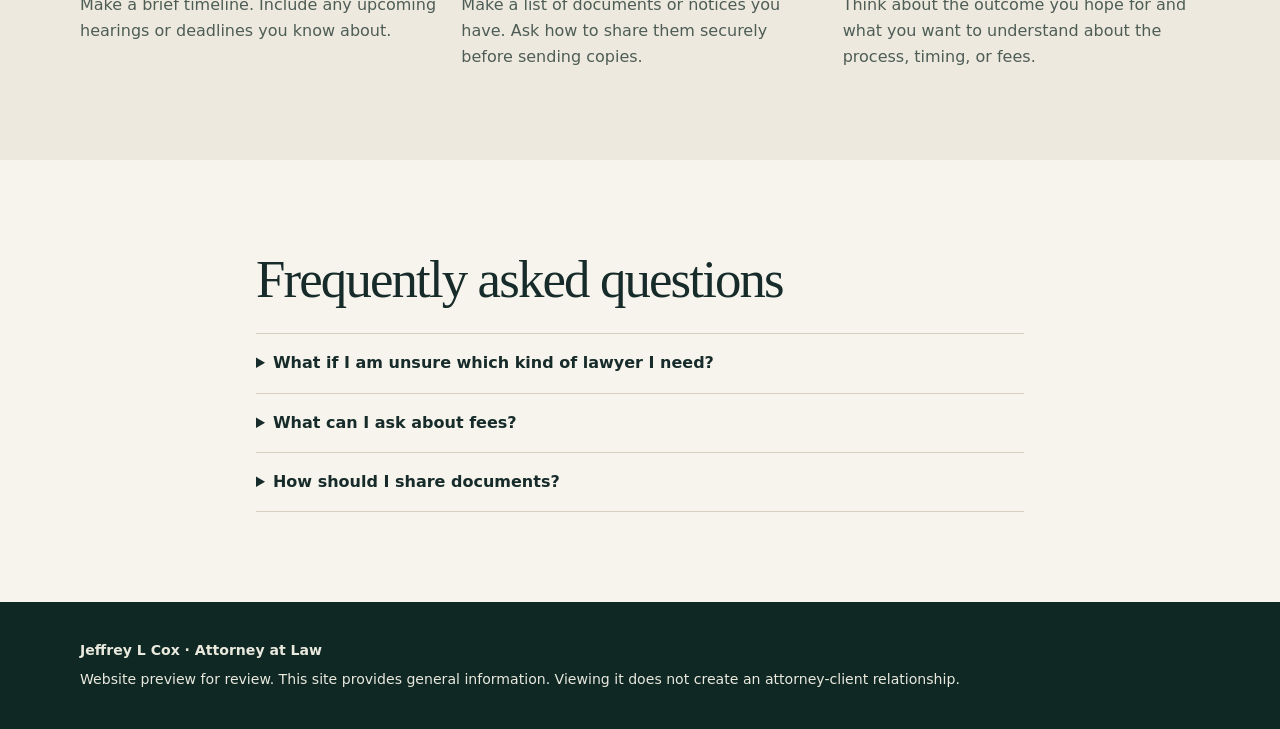
==== commit aeb114a4: "Add courtroom hero and reserve portrait and practice details" ====
--- a/index.html
+++ b/index.html
@@ -89,6 +89,59 @@
 .hero-copy{align-self:center}
 .hero-copy .practice-line{min-height:2.75rem}
 .hero-copy .practice-line:empty{display:block}
+
+/* Courtroom photograph by Christian Wasserfallen, Pexels #14766052. */
+.hero {
+  position: relative;
+  isolation: isolate;
+  background: #143530 url("https://images.pexels.com/photos/14766052/pexels-photo-14766052.jpeg?auto=compress&cs=tinysrgb&w=1600") center 54% / cover no-repeat;
+}
+.hero::before {
+  content: "";
+  position: absolute;
+  inset: 0;
+  z-index: -1;
+  background: linear-gradient(100deg, rgba(13,42,37,.94), rgba(13,42,37,.78) 58%, rgba(13,42,37,.63)),
+              linear-gradient(0deg, #102e29 3%, transparent 55%);
+}
+.hero::after {
+  content: "";
+  position: absolute;
+  inset: .85rem;
+  border: 1px solid #84a29588;
+  pointer-events: none;
+}
+.hero .wrap {
+  grid-template-columns: minmax(0,1.45fr) minmax(0,1fr);
+  column-gap: clamp(1.5rem,5vw,4.25rem);
+  row-gap: 2.25rem;
+  align-content: center;
+}
+.hero h1 {font-size: clamp(3.05rem,8vw,6.5rem)}
+.portrait-slot {position:relative;aspect-ratio:4/5;width:min(100%,20rem);justify-self:end}
+.portrait-slot figcaption {
+  position:absolute;
+  inset:auto 0 0;
+  padding:.55rem .8rem;
+  color:#fffaf0;
+  background:#102e29eb;
+  font-size:.8rem;
+}
+.hero-details {
+  grid-column:1 / -1;
+  display:grid;
+  grid-template-columns:1fr 1fr;
+  gap:1rem 2rem;
+  padding-top:1.25rem;
+  border-top:1px solid #e6c89280;
+}
+.hero-details h2 {font-size:1.45rem;letter-spacing:0}
+.hero .hero-details p:not(.eyebrow) {font-size:.88rem;margin:.35rem 0 0}
+@media(max-width:700px) {
+  .hero .wrap {grid-template-columns:minmax(0,1fr);width:calc(100% - 3.5rem)}
+  .hero::before {background:#102e29d9}
+  .portrait-slot {justify-self:start;aspect-ratio:4/3;width:min(100%,20rem)}
+}
 </style>
 </head>
 <body id="top">
@@ -99,9 +152,12 @@
 </div></header>
 <main id="main">
 <section class="hero" aria-labelledby="title"><div class="wrap">
-<div class="hero-copy"><p class="eyebrow">Attorney at Law</p><h1 id="title">Jeffrey L Cox</h1><!-- Add approved practice area and trial lawyer wording here. --><div class="practice-line"></div><p>Have a legal question? Start by organizing what happened, what matters to you, and what you want to ask.</p><a class="cta" href="consultation.html">Request a consultation</a></div>
-<!-- Photo by Sora Shimazaki, Pexels #5668882 --><figure class="hero-photo"><img src="https://images.pexels.com/photos/5668882/pexels-photo-5668882.jpeg?auto=compress&amp;cs=tinysrgb&amp;w=1100" alt="Scales of justice and a gavel on a wooden table" fetchpriority="high"></figure>
-</div></section>
+<div class="hero-copy"><p class="eyebrow">Attorney at Law</p><h1 id="title">Jeffrey L Cox</h1><p>Have a legal question? Start by organizing what happened, what matters to you, and what you want to ask.</p><a class="cta" href="consultation.html">Request a consultation</a></div>
+<!-- Photo by Sora Shimazaki, Pexels #5668882 --><figure class="hero-photo portrait-slot"><img src="https://images.pexels.com/photos/5668882/pexels-photo-5668882.jpeg?auto=compress&amp;cs=tinysrgb&amp;w=1100" alt="Scales of justice and a gavel on a wooden table" fetchpriority="high"><figcaption>Portrait placeholder</figcaption></figure>
+<div class="hero-details" aria-label="Reserved space for office information">
+<div><h2>Specialties</h2><p>Details to come</p></div>
+<div><h2>Areas served</h2><p>Details to come</p></div>
+</div></div></section>
 <section id="office" class="wrap intro"><h2>The law office</h2><p>This is the website of Jeffrey L Cox, Attorney at Law. For the office phone number and contact form, visit <a href="contact.html">Contact Us</a>.</p></section>
 <section id="prepare" class="prep"><div class="wrap"><div class="prep-heading"><h2>Before you speak with a lawyer</h2><!-- Pexels #8731041 --><img src="https://images.pexels.com/photos/8731041/pexels-photo-8731041.jpeg?auto=compress&amp;cs=tinysrgb&amp;w=750" alt="A law book held beside scales of justice" loading="lazy"></div>
 <ul class="steps"><li><h3>Write down key dates</h3><p>Make a brief timeline. Include any upcoming hearings or deadlines you know about.</p></li><li><h3>Gather relevant records</h3><p>Make a list of documents or notices you have. Ask how to share them securely before sending copies.</p></li><li><h3>Bring your questions</h3><p>Think about the outcome you hope for and what you want to understand about the process, timing, or fees.</p></li></ul>
@@ -118,3 +174,4 @@
 
 
 
+
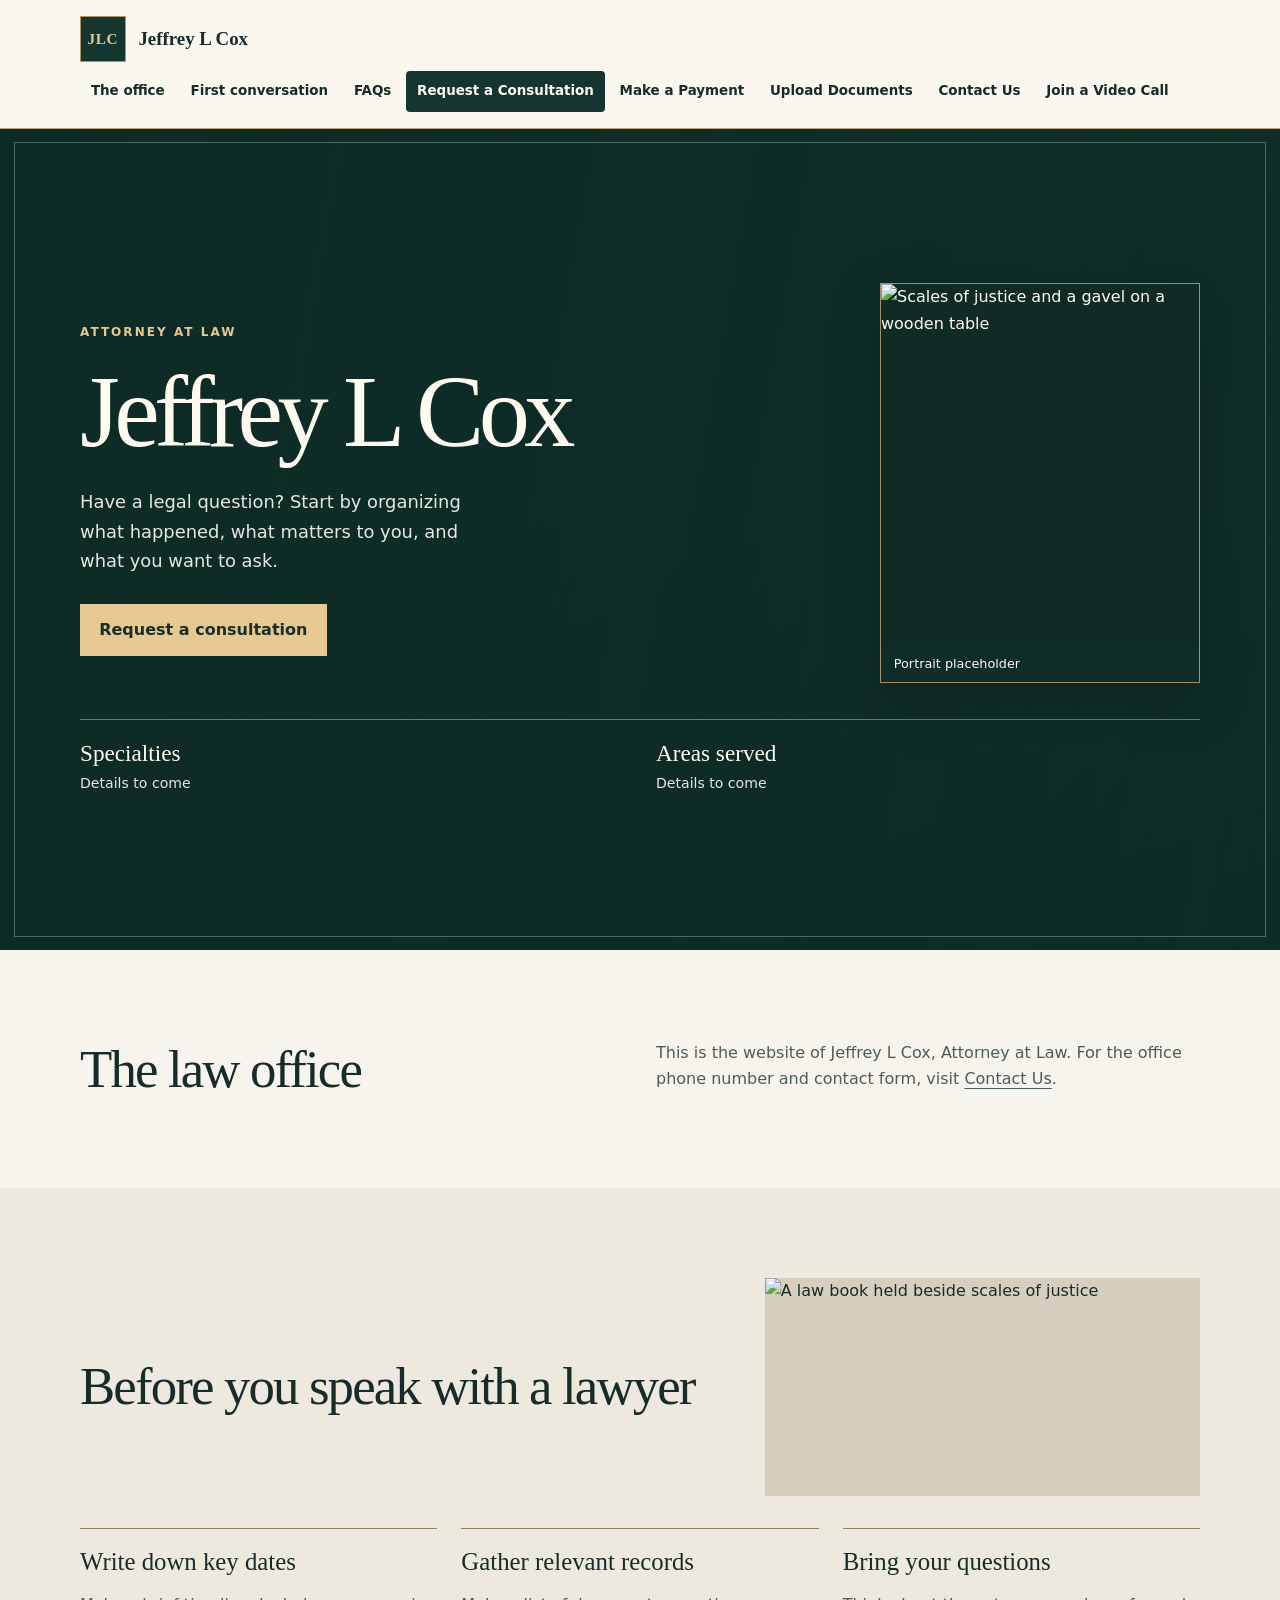
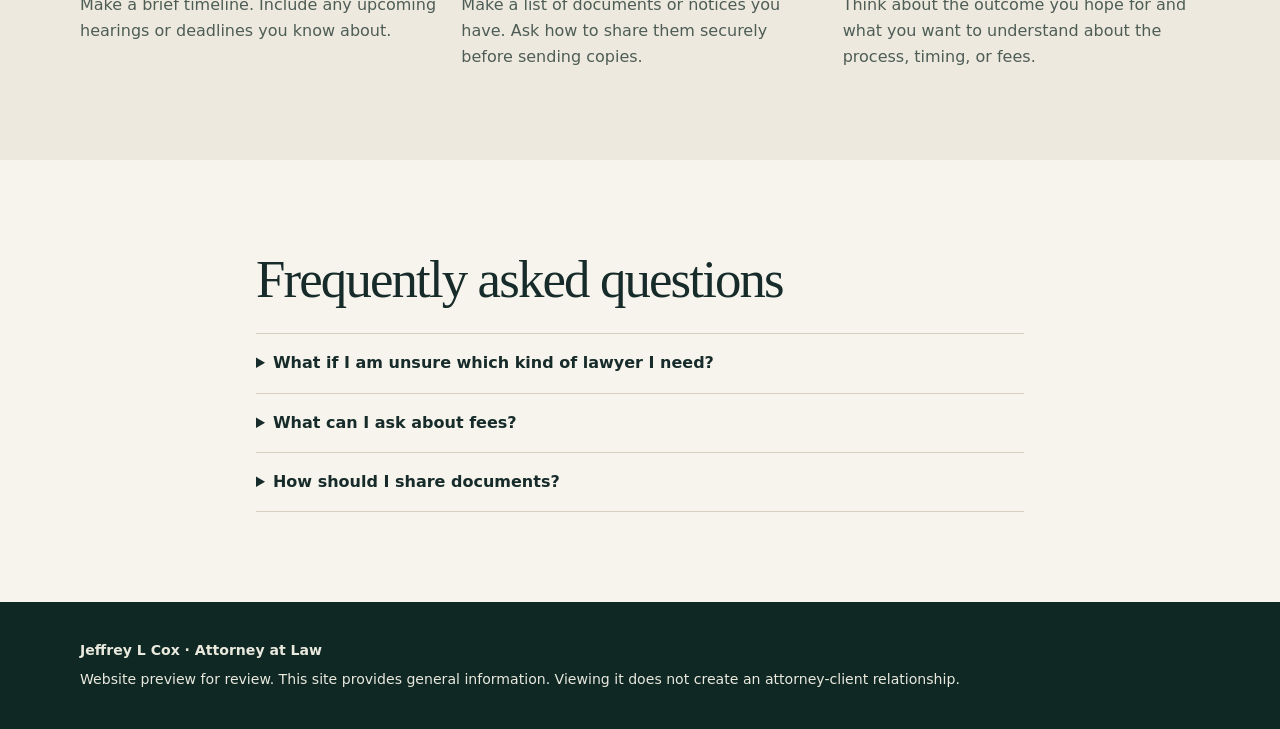
==== commit b8ff73a5: "Add Google Meet joining page to site navigation" ====
--- a/index.html
+++ b/index.html
@@ -148,7 +148,7 @@
 <a class="skip" href="#main">Skip to content</a>
 <header><div class="wrap">
 <a class="brand" href="#top"><span class="mark" aria-hidden="true">JLC</span>Jeffrey L Cox</a>
-<nav aria-label="Main navigation"><ul><li><a href="#office">The office</a></li><li><a href="#prepare">First conversation</a></li><li><a href="#questions">FAQs</a></li><li><a href="consultation.html">Request a Consultation</a></li><li><a href="pay.html">Make a Payment</a></li><li><a href="documents.html">Upload Documents</a></li><li><a href="contact.html">Contact Us</a></li></ul></nav>
+<nav aria-label="Main navigation"><ul><li><a href="#office">The office</a></li><li><a href="#prepare">First conversation</a></li><li><a href="#questions">FAQs</a></li><li><a href="consultation.html">Request a Consultation</a></li><li><a href="pay.html">Make a Payment</a></li><li><a href="documents.html">Upload Documents</a></li><li><a href="contact.html">Contact Us</a></li><li><a href="meet.html">Join a Video Call</a></li></ul></nav>
 </div></header>
 <main id="main">
 <section class="hero" aria-labelledby="title"><div class="wrap">
@@ -175,3 +175,4 @@
 
 
 
+
